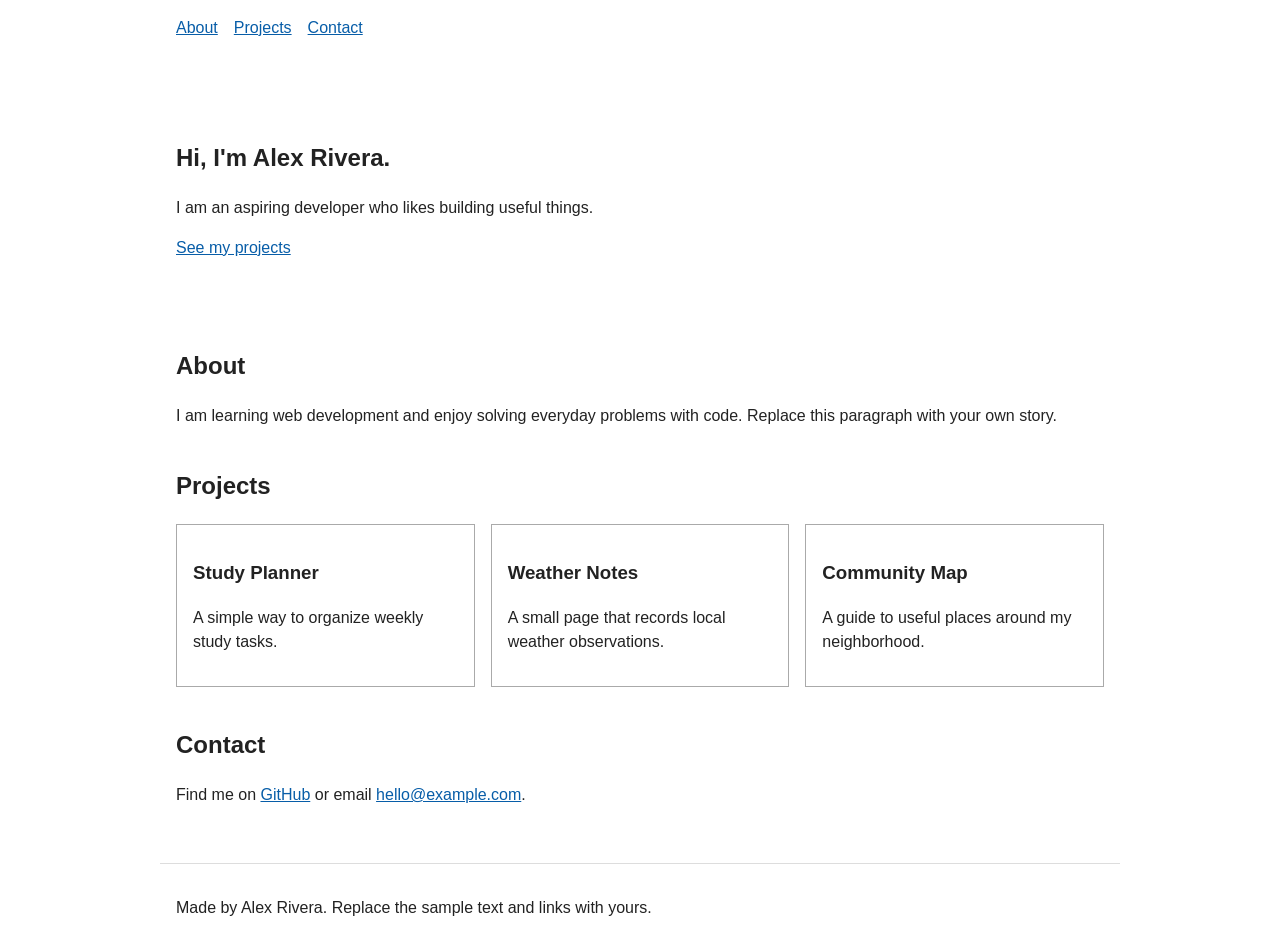
==== starter/index.html @ 455cd84a "Create developer workspace workshop kit" ====
<!doctype html>
<html lang="en">
<head>
  <meta charset="utf-8">
  <meta name="viewport" content="width=device-width, initial-scale=1">
  <meta name="description" content="A simple developer portfolio with projects and contact details.">
  <title>Alex Rivera — Developer Portfolio</title>
  <link rel="stylesheet" href="styles.css">
</head>
<body>
  <header><nav aria-label="Main navigation"><a href="#about">About</a> <a href="#projects">Projects</a> <a href="#contact">Contact</a></nav></header>
  <main>
    <section class="hero"><h1>Hi, I'm Alex Rivera.</h1><p>I am an aspiring developer who likes building useful things.</p><a href="#projects">See my projects</a></section>
    <section id="about"><h2>About</h2><p>I am learning web development and enjoy solving everyday problems with code. Replace this paragraph with your own story.</p></section>
    <section id="projects"><h2>Projects</h2><div class="projects">
      <article><h3>Study Planner</h3><p>A simple way to organize weekly study tasks.</p></article>
      <article><h3>Weather Notes</h3><p>A small page that records local weather observations.</p></article>
      <article><h3>Community Map</h3><p>A guide to useful places around my neighborhood.</p></article>
    </div></section>
    <section id="contact"><h2>Contact</h2><p>Find me on <a href="https://github.com/">GitHub</a> or email <a href="mailto:hello@example.com">hello@example.com</a>.</p></section>
  </main>
  <footer><p>Made by Alex Rivera. Replace the sample text and links with yours.</p></footer>
</body>
</html>
---- starter/styles.css ----
:root { font-family: Arial, sans-serif; line-height: 1.5; color: #222; background: #fff; }
* { box-sizing: border-box; }
body { margin: 0; }
header, main, footer { max-width: 960px; margin: auto; padding: 1rem; }
nav { display: flex; gap: 1rem; }
a { color: #075da8; }
a:focus-visible { outline: 3px solid #f28c28; outline-offset: 3px; }
.hero { padding: 3rem 0; }
section { margin-bottom: 2.5rem; }
.projects { display: grid; grid-template-columns: repeat(3, 1fr); gap: 1rem; }
article { border: 1px solid #aaa; padding: 1rem; }
footer { border-top: 1px solid #ddd; }
@media (max-width: 650px) { .projects { grid-template-columns: 1fr; } }
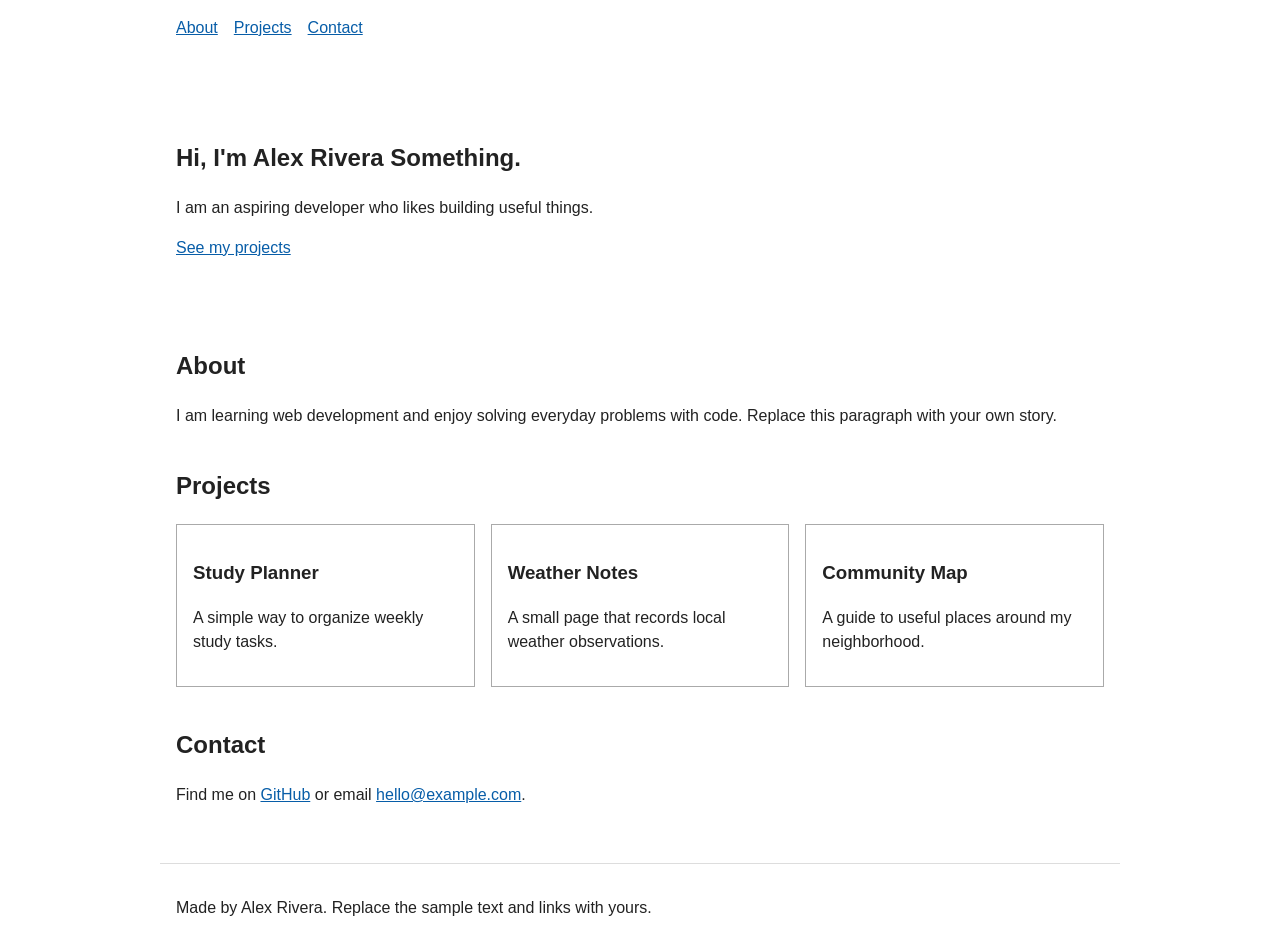
==== commit 8c660a53: "Refactor index.html structure and update hero section heading" ====
--- a/starter/index.html
+++ b/starter/index.html
@@ -1,24 +1,62 @@
 <!doctype html>
 <html lang="en">
+
 <head>
-  <meta charset="utf-8">
-  <meta name="viewport" content="width=device-width, initial-scale=1">
-  <meta name="description" content="A simple developer portfolio with projects and contact details.">
+  <meta charset="utf-8" />
+  <meta name="viewport" content="width=device-width, initial-scale=1" />
+  <meta name="description" content="A simple developer portfolio with projects and contact details." />
   <title>Alex Rivera — Developer Portfolio</title>
-  <link rel="stylesheet" href="styles.css">
+  <link rel="stylesheet" href="styles.css" />
 </head>
+
 <body>
-  <header><nav aria-label="Main navigation"><a href="#about">About</a> <a href="#projects">Projects</a> <a href="#contact">Contact</a></nav></header>
+  <header>
+    <nav aria-label="Main navigation">
+      <a href="#about">About</a> <a href="#projects">Projects</a>
+      <a href="#contact">Contact</a>
+    </nav>
+  </header>
   <main>
-    <section class="hero"><h1>Hi, I'm Alex Rivera.</h1><p>I am an aspiring developer who likes building useful things.</p><a href="#projects">See my projects</a></section>
-    <section id="about"><h2>About</h2><p>I am learning web development and enjoy solving everyday problems with code. Replace this paragraph with your own story.</p></section>
-    <section id="projects"><h2>Projects</h2><div class="projects">
-      <article><h3>Study Planner</h3><p>A simple way to organize weekly study tasks.</p></article>
-      <article><h3>Weather Notes</h3><p>A small page that records local weather observations.</p></article>
-      <article><h3>Community Map</h3><p>A guide to useful places around my neighborhood.</p></article>
-    </div></section>
-    <section id="contact"><h2>Contact</h2><p>Find me on <a href="https://github.com/">GitHub</a> or email <a href="mailto:hello@example.com">hello@example.com</a>.</p></section>
+    <section class="hero">
+      <h1>Hi, I'm Alex Rivera Something.</h1>
+      <p>I am an aspiring developer who likes building useful things.</p>
+      <a href="#projects">See my projects</a>
+    </section>
+    <section id="about">
+      <h2>About</h2>
+      <p>
+        I am learning web development and enjoy solving everyday problems with
+        code. Replace this paragraph with your own story.
+      </p>
+    </section>
+    <section id="projects">
+      <h2>Projects</h2>
+      <div class="projects">
+        <article>
+          <h3>Study Planner</h3>
+          <p>A simple way to organize weekly study tasks.</p>
+        </article>
+        <article>
+          <h3>Weather Notes</h3>
+          <p>A small page that records local weather observations.</p>
+        </article>
+        <article>
+          <h3>Community Map</h3>
+          <p>A guide to useful places around my neighborhood.</p>
+        </article>
+      </div>
+    </section>
+    <section id="contact">
+      <h2>Contact</h2>
+      <p>
+        Find me on <a href="https://github.com/">GitHub</a> or email
+        <a href="mailto:hello@example.com">hello@example.com</a>.
+      </p>
+    </section>
   </main>
-  <footer><p>Made by Alex Rivera. Replace the sample text and links with yours.</p></footer>
+  <footer>
+    <p>Made by Alex Rivera. Replace the sample text and links with yours.</p>
+  </footer>
 </body>
-</html>
+
+</html>
--- a/starter/styles.css
+++ b/starter/styles.css
@@ -1,13 +1,53 @@
-:root { font-family: Arial, sans-serif; line-height: 1.5; color: #222; background: #fff; }
-* { box-sizing: border-box; }
-body { margin: 0; }
-header, main, footer { max-width: 960px; margin: auto; padding: 1rem; }
-nav { display: flex; gap: 1rem; }
-a { color: #075da8; }
-a:focus-visible { outline: 3px solid #f28c28; outline-offset: 3px; }
-.hero { padding: 3rem 0; }
-section { margin-bottom: 2.5rem; }
-.projects { display: grid; grid-template-columns: repeat(3, 1fr); gap: 1rem; }
-article { border: 1px solid #aaa; padding: 1rem; }
-footer { border-top: 1px solid #ddd; }
-@media (max-width: 650px) { .projects { grid-template-columns: 1fr; } }
+:root {
+  font-family: Arial, sans-serif;
+  line-height: 1.5;
+  color: #222;
+  background: #fff;
+}
+* {
+  box-sizing: border-box;
+}
+body {
+  margin: 0;
+}
+header,
+main,
+footer {
+  max-width: 960px;
+  margin: auto;
+  padding: 1rem;
+}
+nav {
+  display: flex;
+  gap: 1rem;
+}
+a {
+  color: #075da8;
+}
+a:focus-visible {
+  outline: 3px solid #f28c28;
+  outline-offset: 3px;
+}
+.hero {
+  padding: 3rem 0;
+}
+section {
+  margin-bottom: 2.5rem;
+}
+.projects {
+  display: grid;
+  grid-template-columns: repeat(3, 1fr);
+  gap: 1rem;
+}
+article {
+  border: 1px solid #aaa;
+  padding: 1rem;
+}
+footer {
+  border-top: 1px solid #ddd;
+}
+@media (max-width: 650px) {
+  .projects {
+    grid-template-columns: 1fr;
+  }
+}
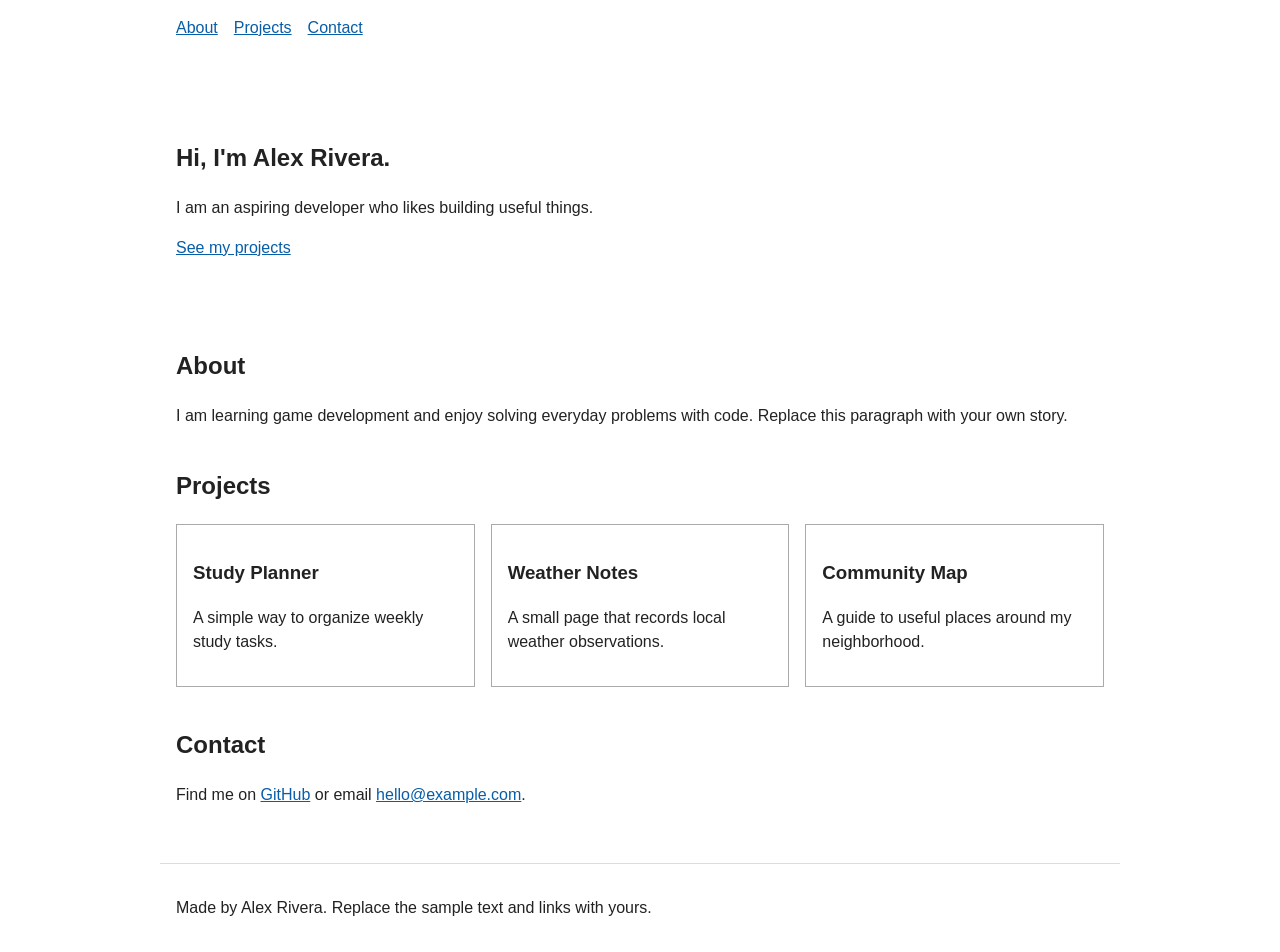
==== commit dbe157f5: "chore: revised content" ====
--- a/starter/index.html
+++ b/starter/index.html
@@ -5,7 +5,7 @@
   <meta charset="utf-8" />
   <meta name="viewport" content="width=device-width, initial-scale=1" />
   <meta name="description" content="A simple developer portfolio with projects and contact details." />
-  <title>Alex Rivera — Developer Portfolio</title>
+  <title>Alex Rivera — Developer Portfolio Something</title>
   <link rel="stylesheet" href="styles.css" />
 </head>
 
@@ -18,14 +18,14 @@
   </header>
   <main>
     <section class="hero">
-      <h1>Hi, I'm Alex Rivera Something.</h1>
+      <h1>Hi, I'm Alex Rivera.</h1>
       <p>I am an aspiring developer who likes building useful things.</p>
       <a href="#projects">See my projects</a>
     </section>
     <section id="about">
       <h2>About</h2>
       <p>
-        I am learning web development and enjoy solving everyday problems with
+        I am learning game development and enjoy solving everyday problems with
         code. Replace this paragraph with your own story.
       </p>
     </section>
